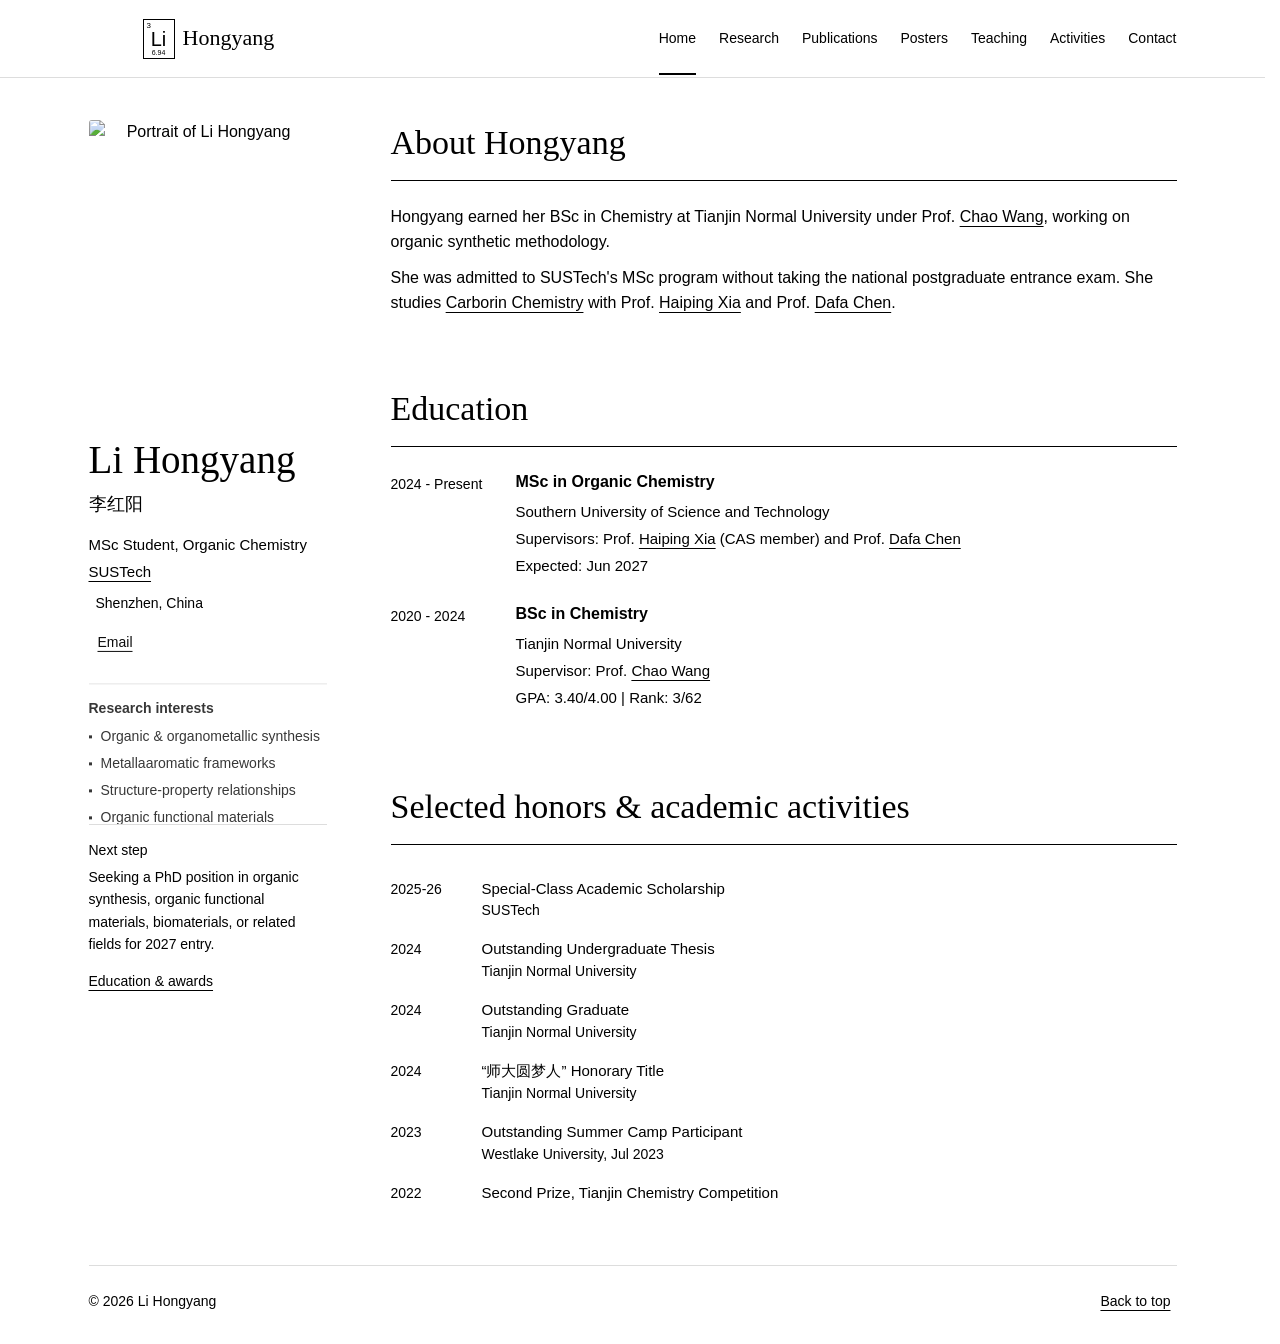
==== index.html @ 86baf2c3 "Publish Li Hongyang academic website" ====
<!doctype html>
<html lang="en">
<head>
  <meta charset="utf-8">
  <meta name="viewport" content="width=device-width, initial-scale=1">
  <title>Li Hongyang | Home</title>
  <meta name="description" content="Li Hongyang is an MSc student in organic chemistry at SUSTech. Research in organic and organometallic synthesis, metallaaromatic frameworks, and structure-property relationships.">
  <meta name="robots" content="index, follow">
  <meta name="theme-color" content="#ffffff">
  <meta property="og:title" content="Li Hongyang | Home">
  <meta property="og:description" content="Organic and organometallic synthesis. Exploring molecular structure, reactivity, and functional materials.">
  <meta property="og:type" content="website">
  <link rel="icon" type="image/png" href="assets/sun-favicon.png">
  <link rel="stylesheet" href="styles.css">
  <script src="assets/lucide.min.js" defer></script>
  <script src="script.js" defer></script>
<meta property="og:url" content="https://hyangli-chem.github.io/">
<link rel="canonical" href="https://hyangli-chem.github.io/">
</head>
<body id="top" class="page-index">
  <a class="skip-link" href="#main">Skip to content</a>
  <header class="site-header">
    <div class="header-inner">
      <a class="wordmark" href="index.html" aria-label="Li Hongyang, home"><svg xmlns="http://www.w3.org/2000/svg" viewbox="90 65 170 145" width="170" height="145" class="brand-symbol" aria-hidden="true" focusable="false">
  <defs>
    <filter id="sun-remove-paper" x="0" y="0" width="100%" height="100%" color-interpolation-filters="sRGB">
      <!-- Neutral paper becomes transparent; the original yellow pixels stay unchanged. -->
      <fecolormatrix type="matrix" values="1 0 0 0 0  0 1 0 0 0  0 0 1 0 0  1 0 -1 0 0"></fecolormatrix>
    </filter>
    <mask id="sun-draw-mask" maskunits="userSpaceOnUse" x="0" y="0" width="300" height="250">
      <g class="sun-ink" fill="none" stroke="white" stroke-width="16" stroke-linecap="round" stroke-linejoin="round">
        <path class="sun-core" pathlength="100" d="M150 132c8-6 22-13 27-2c5 14-9 29-22 37c-10-10-19-22-17-37c0-14 11-24 26-26c17-5 29 5 36 23c5 10 7 23 4 33"></path>
        <path class="sun-ray" pathlength="100" d="M117 76c0 14 14 27 10 43"></path>
        <path class="sun-ray" pathlength="100" d="M169 94c14-7 29-13 42-20"></path>
        <path class="sun-ray" pathlength="100" d="M223 127c12 3 21 13 27 22"></path>
        <path class="sun-ray" pathlength="100" d="M216 168c4 10 7 22 9 32"></path>
        <path class="sun-ray" pathlength="100" d="M146 196c11-2 24-7 33-11"></path>
        <path class="sun-ray" pathlength="100" d="M100 154c8 7 16 11 26 13"></path>
      </g>
    </mask>
  </defs>
  <image class="sun-bitmap" href="assets/sun-handdrawn-original.png" width="300" height="250" filter="url(#sun-remove-paper)"></image>
</svg><span class="name-lockup"><span class="element-tile" title="Lithium: atomic number 3; relative atomic mass 6.94"><span class="element-number" aria-hidden="true">3</span><span class="element-symbol">Li</span><span class="element-mass" aria-hidden="true">6.94</span></span> Hongyang</span></a>
      <button class="menu-toggle icon-button" type="button" aria-label="Open navigation" aria-controls="navigation" aria-expanded="false" title="Navigation">
        <i data-lucide="menu" aria-hidden="true"></i>
      </button>
      <nav id="navigation" class="navigation" aria-label="Main navigation">
        <a href="index.html" aria-current="page">Home</a>
        <a href="research.html">Research</a>
        <a href="publications.html">Publications</a>
        <a href="posters.html">Posters</a>
        <a href="teaching.html">Teaching</a>
        <a href="activities.html">Activities</a>
        <a href="contact.html">Contact</a>
      </nav>
    </div>
  </header>

  <div class="page-layout">
    <aside class="profile" aria-label="Profile">
      <button class="photo-trigger portrait-trigger" type="button" aria-label="View portrait of Li Hongyang" aria-haspopup="dialog" aria-controls="photo-viewer" title="View portrait">
        <img class="portrait" src="assets/li-hongyang.webp" alt="Portrait of Li Hongyang" width="720" height="960" fetchpriority="high">
      </button>
      <h1>Li Hongyang</h1>
      <p class="chinese-name" lang="zh-CN">李红阳</p>
      <p class="profile-role">MSc Student, Organic Chemistry</p>
      <p class="profile-school"><a href="https://www.sustech.edu.cn/" target="_blank" rel="noopener noreferrer"><abbr title="Southern University of Science and Technology">SUSTech</abbr></a></p>
      <p class="location"><i data-lucide="map-pin" aria-hidden="true"></i> Shenzhen, China</p>
      <a class="profile-email" href="mailto:hyangli02@163.com"><i data-lucide="mail" aria-hidden="true"></i> Email</a>
      <div class="research-interests profile-interests">
          <h3>Research interests</h3>
          <ul class="interest-list">
            <li>Organic &amp; organometallic synthesis</li>
            <li>Metallaaromatic frameworks</li>
            <li>Structure-property relationships</li>
            <li>Organic functional materials</li>
          </ul>
        </div>
      <div class="profile-note">
        <span class="small-label">Next step</span>
        <p>Seeking a PhD position in organic synthesis, organic functional materials, biomaterials, or related fields for 2027 entry.</p>
      </div>
      <a class="text-link profile-jump" href="#education">Education &amp; awards <i data-lucide="arrow-down" aria-hidden="true"></i></a>
    </aside>

    <main id="main" class="main-content">
      <section id="about" class="section about-section" aria-labelledby="about-title">
        <div class="section-heading"><h2 id="about-title">About Hongyang</h2></div>
        <p>Hongyang earned her BSc in Chemistry at Tianjin Normal University under Prof. <a href="https://www.x-mol.com/groups/chaowang" target="_blank" rel="noopener noreferrer">Chao Wang</a>, working on organic synthetic methodology.</p>
        <p>She was admitted to SUSTech's MSc program without taking the national postgraduate entrance exam. She studies <a href="https://www.carbolong.com/home" target="_blank" rel="noopener noreferrer">Carborin Chemistry</a> with Prof. <a href="https://www.sustech.edu.cn/zh/faculties/xiahaiping.html" target="_blank" rel="noopener noreferrer">Haiping Xia</a> and Prof. <a href="https://www.sustech.edu.cn/zh/faculties/chendafa.html" target="_blank" rel="noopener noreferrer">Dafa Chen</a>.</p>
        </section>

      <section id="education" class="section" aria-labelledby="education-title">
        <div class="section-heading"><h2 id="education-title">Education</h2></div>
        <div class="education-entry">
          <span class="education-date">2024 - Present</span>
          <div>
<h3>MSc in Organic Chemistry</h3>
<p>Southern University of Science and Technology</p>
<p class="muted">Supervisors: Prof. <a href="https://www.sustech.edu.cn/zh/faculties/xiahaiping.html" target="_blank" rel="noopener noreferrer">Haiping Xia</a> (<abbr title="Chinese Academy of Sciences">CAS</abbr> member) and Prof. <a href="https://www.sustech.edu.cn/zh/faculties/chendafa.html" target="_blank" rel="noopener noreferrer">Dafa Chen</a></p>
<p class="muted">Expected: Jun 2027</p>
</div>
        </div>
        <div class="education-entry">
          <span class="education-date">2020 - 2024</span>
          <div>
<h3>BSc in Chemistry</h3>
<p>Tianjin Normal University</p>
<p class="muted">Supervisor: Prof. <a href="https://www.x-mol.com/groups/chaowang" target="_blank" rel="noopener noreferrer">Chao Wang</a></p>
<p>GPA: 3.40/4.00 | Rank: 3/62</p>
</div>
        </div>
      </section>

      <section id="honors" class="section" aria-labelledby="honors-title">
        <div class="section-heading"><h2 id="honors-title">Selected honors &amp; academic activities</h2></div>
        <dl class="honors-list">
          <div>
<dt>2025-26</dt>
<dd>Special-Class Academic Scholarship <span>SUSTech</span>
</dd>
</div>
          <div>
<dt>2024</dt>
<dd>Outstanding Undergraduate Thesis <span>Tianjin Normal University</span>
</dd>
</div>
          <div>
<dt>2024</dt>
<dd>Outstanding Graduate <span>Tianjin Normal University</span>
</dd>
</div>
          <div>
<dt>2024</dt>
<dd>“师大圆梦人” Honorary Title <span>Tianjin Normal University</span>
</dd>
</div>
          <div>
<dt>2023</dt>
<dd>Outstanding Summer Camp Participant <span>Westlake University, Jul 2023</span>
</dd>
</div>
          <div>
<dt>2022</dt>
<dd>Second Prize, Tianjin Chemistry Competition</dd>
</div>
        </dl>
      </section>

      </main>
  </div>

  <footer class="site-footer"><p>© 2026 Li Hongyang</p>
<a class="text-link" href="#top">Back to top <i data-lucide="arrow-up" aria-hidden="true"></i></a></footer>
  <dialog id="photo-viewer" class="photo-viewer" aria-label="Photo viewer" aria-describedby="photo-caption">
    <div class="photo-toolbar">
      <button class="icon-button photo-close" type="button" aria-label="Close photo" title="Close photo" autofocus><i data-lucide="x" aria-hidden="true"></i></button>
    </div>
    <figure class="photo-full">
      <div class="photo-stage"></div>
      <figcaption id="photo-caption"></figcaption>
    </figure>
  </dialog>
  <p class="toast" role="status" aria-live="polite"></p>
</body>
</html>
---- styles.css ----
@font-face {
  font-family: "Patrick Hand";
  src: url("assets/PatrickHand-Regular.ttf") format("truetype");
  font-style: normal;
  font-weight: 400;
  font-display: swap;
}
:root {
  color-scheme: light;
  --ink: #000000;
  --muted: var(--ink);
  --blue: var(--ink);
  --green: var(--ink);
  --line: #dddddd;
  --paper: #ffffff;
  --soft: #f7f7f7;
  --body-font: Arial, Helvetica, "PingFang SC", "Microsoft YaHei", sans-serif;
  font-family: var(--body-font);
  font-size: 16px;
  color: var(--ink);
  background: var(--paper);
  letter-spacing: 0;
  font-synthesis: none;
}
* { box-sizing: border-box; }
html { scroll-behavior: smooth; scroll-padding-top: 98px; scrollbar-gutter: stable; }
body { margin: 0; line-height: 1.55; }
a { color: var(--blue); text-underline-offset: 4px; text-decoration-thickness: 1px; }
a:hover { color: var(--ink); text-decoration: underline; }
abbr[title] { text-decoration: none; }
button, input { font: inherit; }
button { cursor: pointer; }
button, a, summary { -webkit-tap-highlight-color: transparent; }
:focus-visible { outline: 2px solid var(--blue); outline-offset: 5px; }
img { display: block; max-width: 100%; }
svg { flex: 0 0 auto; width: 17px; height: 17px; stroke-width: 1.6; }
p { margin: 0 0 12px; }
h1, h2, h3, h4 { margin: 0; font-weight: 500; line-height: 1.35; letter-spacing: 0; text-wrap: pretty; }
h1, h2 { font-family: "Patrick Hand", "Comic Sans MS", cursive; font-weight: 400; }
h2, .main-content h1 { font-size: 34px; margin-bottom: 20px; }
h3, h4 { font-family: Arial, Helvetica, sans-serif; }
h3 { font-size: 19px; font-weight: 600; }
h4 { font-size: 15px; font-weight: 600; margin: 20px 0 6px; }
sup { font-size: .65em; }
.skip-link { position: fixed; z-index: 50; top: -60px; left: 18px; padding: 8px 15px; background: white; border: 1px solid var(--blue); }
.skip-link:focus { top: 12px; }
.site-header { position: sticky; top: 0; z-index: 20; background: rgba(255,255,255,.97); border-bottom: 1px solid var(--line); }
.header-inner { max-width: 1160px; min-height: 77px; margin: auto; padding: 0 36px; display: flex; align-items: center; justify-content: space-between; gap: 24px; }
.wordmark { display: inline-flex; align-items: center; gap: 10px; flex-shrink: 0; font-family: "Patrick Hand", "Comic Sans MS", cursive; font-size: 22px; font-weight: 400; color: var(--ink); text-decoration: none; white-space: nowrap; }
.brand-symbol { width: 44px; height: 38px; flex-shrink: 0; }
.name-lockup { display: inline-flex; align-items: center; gap: 8px; }
.element-tile { position: relative; display: inline-flex; align-items: center; justify-content: center; flex: 0 0 auto; width: 32px; height: 40px; border: 1px solid currentColor; color: var(--ink); font-family: Arial, Helvetica, sans-serif; font-weight: 400; font-size: 20px; line-height: 1; }
.element-number { position: absolute; top: 2px; left: 3px; font-size: 8px; line-height: 1; }
.element-mass { position: absolute; bottom: 2px; left: 0; width: 100%; text-align: center; font-size: 7px; line-height: 1; }
.navigation { display: flex; align-items: center; gap: 23px; }
.navigation a { color: var(--ink); text-decoration: none; font-family: Arial, Helvetica, sans-serif; font-size: 14px; font-weight: 400; padding: 26px 0 24px; border-bottom: 2px solid transparent; }
.navigation a:hover, .navigation a[aria-current] { color: var(--blue); border-bottom-color: var(--blue); }
.menu-toggle { display: none !important; }
.page-layout { max-width: 1160px; min-height: calc(100vh - 160px); padding: 42px 36px 0; margin: auto; display: grid; grid-template-columns: 238px minmax(0, 1fr); gap: 64px; align-items: start; }
.page-layout--content { display: block; max-width: 960px; }
.profile { position: sticky; top: 95px; }
.page-index .profile { position: static; }
.photo-trigger { display: block; padding: 0; border: 0; background: transparent; color: var(--ink); cursor: zoom-in; max-width: 100%; }
.portrait-trigger { width: 224px; height: 288px; border-radius: 3px; margin-bottom: 26px; }
.portrait { width: 100%; height: 100%; object-fit: cover; object-position: center 35%; border-radius: inherit; }
.profile h1 { font-size: 39px; white-space: nowrap; }
.chinese-name { font-family: var(--body-font); color: var(--ink); font-size: 18px; margin: 4px 0 14px; }
.profile-role { font-weight: 400; font-size: 15px; margin-bottom: 4px; }
.profile-school { font-size: 15px; color: var(--ink); margin-bottom: 10px; }
.location { display: flex; align-items: center; gap: 7px; font-size: 14px; color: var(--ink); margin-bottom: 8px; }
.location svg { width: 15px; height: 15px; }
.profile-email { font-size: 14px; display: inline-flex; align-items: center; gap: 9px; }
.profile-note { margin: 20px 0 14px; padding-top: 15px; border-top: 1px solid var(--line); }
.small-label { font-size: 14px; color: var(--ink); display: block; margin-bottom: 4px; }
.profile-note p { font-size: 14px; line-height: 1.6; margin-bottom: 0; color: var(--green); }
.profile-jump { font-size: 14px !important; }
.main-content { min-width: 0; }
.section { padding: 30px 0; }
.main-content > .section:first-child { border-top: 0; padding-top: 0; }
.main-content > .section:last-child { padding-bottom: 40px; }
.about-section { border: 0; padding-top: 0; padding-bottom: 28px; }
.eyebrow { color: var(--green); font-size: 13px; margin: 0 0 13px; }
.lead { font-size: 18px; line-height: 1.55; font-weight: 400; margin-bottom: 16px; }
.about-section > p:not(.lead):not(.eyebrow) { color: var(--ink); }
.research-interests { margin-top: 32px; padding-top: 24px; border-top: 1px solid var(--line); }
.research-interests h3 { font-size: 14px; }
.interest-list { padding: 0; margin: 9px 0 0; display: grid; grid-template-columns: 1fr 1fr; column-gap: 18px; row-gap: 5px; list-style: none; }
.interest-list li { font-size: 14px; color: var(--ink); padding-left: 12px; position: relative; }
.interest-list li::before { content: ""; position: absolute; left: 0; top: 9px; width: 3px; height: 3px; background: var(--ink); }
.profile-interests { margin-top: 20px; padding-top: 15px; }
.profile-interests .interest-list { grid-template-columns: minmax(0,1fr); }
.section-heading { display: flex; flex-wrap: wrap; justify-content: space-between; align-items: baseline; gap: 8px 24px; padding-bottom: 14px; margin-bottom: 24px; border-bottom: 1px solid var(--ink); }
.section-heading h1, .section-heading h2 { min-width: 0; margin: 0; }
.section-heading--dated { display: grid; grid-template-columns: 112px minmax(0, 1fr); }
.section-note { font-size: 13px; line-height: 1.4; color: var(--ink); font-variant-numeric: tabular-nums; white-space: nowrap; }
.research-entry + .research-entry { margin-top: 24px; border-top: 1px solid var(--line); padding-top: 24px; }
.entry-meta { font-size: 14px; display: flex; flex-wrap: wrap; gap: 8px 18px; justify-content: space-between; color: var(--ink); margin-bottom: 8px; }
.entry-meta > span { color: var(--green); }
.research-entry h3 { margin-bottom: 9px; }
.affiliation { font-size: 14px; color: var(--ink); margin-bottom: 12px; }
.research-entry > p:not(.affiliation):not(.status-note):not(.original-title):not(.award-note) { font-size: 16px; color: var(--ink); }
.experience-entry { display: grid; grid-template-columns: 56px minmax(0,1fr); gap: 18px; align-items: start; }
.institution-logo { display: block; width: 56px; height: 56px; overflow: hidden; }
.institution-logo img { width: 100%; height: 100%; object-fit: contain; }
/* The official Westlake header lockup has its emblem in the leftmost square. */
.institution-logo--wordmark img { object-fit: cover; object-position: left center; }
.experience-body { min-width: 0; font-size: 16px; }
.experience-body h3 { font-size: 19px; font-weight: 700; margin-bottom: 5px; }
.experience-body h4 { font-size: 16px; font-weight: 700; }
.experience-body > p { font-size: 16px; color: var(--ink); }
.experience-body .institution-name { margin-bottom: 2px; }
.experience-body .experience-supervisor { margin-bottom: 2px; }
.experience-body .experience-date { margin-bottom: 12px; }
.experience-date > span { padding: 0 5px; }
.experience-body .experience-focus { font-size: 16px; font-weight: 400; margin-bottom: 12px; }
.experience-body .status-note { font-size: 13px; color: var(--green); }
.experience-body .award-note { font-size: 16px; margin-bottom: 12px; }
.experience-body .text-link, .experience-body .research-details summary,
.experience-body .affiliation, .experience-body .original-title { font-size: 16px; }
.research-visual { display: grid; grid-template-columns: 219px minmax(0,1fr); gap: 24px; align-items: start; margin: 16px 0; }
.research-figure { width: 219px; max-width: 100%; margin: 0; }
.research-figure .photo-trigger { width: 100%; }
.research-figure img { width: 100%; height: auto; background: #ffffff; }
.entry-skills { margin: 12px 0; }
.entry-skills h4 { margin: 0 0 5px; font-size: 16px; font-weight: 700; }
.entry-skills ul { display: flex; flex-wrap: wrap; gap: 4px 18px; list-style: none; margin: 0; padding: 0; }
.entry-skills li { position: relative; padding-left: 12px; font-size: 16px; font-weight: 400; color: var(--ink); }
.entry-skills li::before { content: "\2022"; position: absolute; left: 0; }
.status-note { color: var(--green); font-size: 13px; font-style: italic; margin-bottom: 14px; }
.research-details { margin-top: 13px; }
.research-details summary { font-size: 15px; color: var(--ink); list-style: none; display: flex; align-items: center; justify-content: space-between; gap: 18px; cursor: pointer; padding: 8px 0; }
.research-details summary::-webkit-details-marker { display: none; }
.research-details summary:hover { text-decoration: underline; }
.research-details summary svg { width: 16px; height: 16px; transition: transform .15s ease; }
.research-details[open] summary svg { transform: rotate(180deg); }
.research-visual .framework-details { min-width: 0; margin-top: 0; }
.framework-details summary { justify-content: flex-start; gap: 8px; }
.details-body { padding: 8px 0 3px; font-size: 16px; color: var(--ink); }
.details-body p { margin-bottom: 13px; }
.details-body ul { padding-left: 19px; margin: 9px 0 19px; }
.details-body li + li { margin-top: 7px; }
.details-body h4:first-child { margin-top: 5px; }
.abstract-references { margin: 8px 0 0; padding-left: 22px; }
.text-link { display: inline-flex; align-items: center; gap: 6px; font-size: 14px; }
.original-title { font-family: var(--body-font); font-size: 15px; color: var(--ink); line-height: 1.6; margin-bottom: 12px; }
.award-note { font-size: 14px; display: flex; align-items: flex-start; gap: 7px; color: var(--ink); }
.award-note svg { margin-top: 2px; }
.publication-entry { display: grid; grid-template-columns: 45px minmax(0,1fr); gap: 20px; }
.publication-year { color: var(--ink); font-size: 14px; padding-top: 3px; }
.publication-entry h3 { font-size: 18px; line-height: 1.55; margin-bottom: 13px; }
.publication-entry h3 a { color: var(--ink); text-decoration: none; }
.publication-entry h3 a:hover { color: var(--blue); text-decoration: underline; }
.authors, .journal { font-size: 15px; color: var(--ink); margin-bottom: 7px; }
.authors strong { color: var(--ink); font-weight: 600; }
.article-actions { display: flex; flex-wrap: wrap; align-items: center; gap: 10px 22px; margin-top: 20px; }
.icon-button { display: inline-flex; align-items: center; justify-content: center; color: var(--muted); background: transparent; border: 1px solid var(--line); width: 34px; height: 34px; border-radius: 4px; padding: 0; flex-shrink: 0; }
.icon-button:hover { color: var(--blue); background: var(--soft); }
.conference-name { color: var(--ink); font-size: 15px; margin-bottom: 10px; }
.poster-entry h3 { margin-bottom: 9px; }
.poster-meta { font-size: 14px; color: var(--ink); margin: 12px 0; }
.poster-meta span { margin: 0 6px; color: var(--ink); }
.poster-entry > p:not([class]) { font-size: 16px; color: var(--ink); }
.teaching-entry h3 { margin-bottom: 9px; }
.teaching-entry > p:not([class]) { font-size: 16px; color: var(--ink); }
.teaching-entry + .teaching-entry { border-top: 1px solid var(--line); margin-top: 26px; padding-top: 25px; }
.teaching-evaluation { font-size: 14px; color: var(--ink); margin-bottom: 0; }
.teaching-note { color: var(--ink); font-size: 14px; margin-top: 18px; margin-bottom: 0; }
.activity-entry h3 { font-size: 18px; margin-bottom: 9px; }
.activity-entry .entry-meta, .teaching-entry .entry-meta { justify-content: flex-start; }
.activity-entry > p:not([class]) { font-size: 16px; color: var(--ink); margin-bottom: 12px; }
.activity-entry + .activity-entry { border-top: 1px solid var(--line); margin-top: 27px; padding-top: 26px; }
.activity-entry .affiliation { margin-bottom: 12px; }
/* Keep thumbnails sharp on high-density displays without enlarging small sources. */
.activity-photo { margin: 20px 0 0; width: 100%; max-width: min(540px, calc(var(--photo-width) / 2)); }
.activity-photo--wide { max-width: min(600px, calc(var(--photo-width) / 2)); }
.activity-photo--portrait { max-width: min(240px, calc(var(--photo-width) / 2)); }
.activity-photo .photo-trigger { width: 100%; }
.activity-photo img { width: 100%; height: auto; border-radius: 2px; }
.activity-photo figcaption { margin-top: 7px; font-size: 14px; line-height: 1.5; color: var(--ink); }
.activity-gallery { display: grid; grid-template-columns: minmax(0,344px) minmax(0,240px); align-items: start; gap: 16px; max-width: 600px; margin-top: 20px; }
.activity-gallery .activity-photo { margin: 0; }
.photo-viewer { color: var(--ink); background: var(--paper); border: 0; border-radius: 4px; padding: 16px; max-width: calc(100vw - 32px); max-height: calc(100dvh - 32px); margin: auto; overflow: auto; }
.photo-viewer::backdrop { background: rgb(0 0 0 / 72%); }
.photo-toolbar { display: flex; justify-content: flex-end; margin-bottom: 8px; }
.photo-close { width: 40px; height: 40px; }
.photo-full { margin: 0; }
.photo-stage { display: flex; justify-content: center; }
.photo-stage img { width: auto; height: auto; max-width: 100%; max-height: calc(100dvh - 200px); object-fit: contain; }
.photo-full figcaption { margin: 10px 0 0; max-width: 65ch; font-size: 14px; line-height: 1.4; overflow-wrap: anywhere; }
body.photo-open { overflow: hidden; }
.updates-list { padding: 0; margin: 0; list-style: none; }
.updates-list li { display: grid; grid-template-columns: 92px minmax(0,1fr); gap: 18px; padding: 14px 0; border-bottom: 1px solid #edf0ed; }
.updates-list li:first-child { padding-top: 0; }
.updates-list time { font-size: 12px; color: var(--muted); padding-top: 3px; }
.updates-list p { font-size: 14px; margin: 0; }
.updates-list a { text-decoration: none; }
.overview-entry + .overview-entry { margin-top: 27px; }
.overview-entry h3 { font-size: 17px; margin-bottom: 6px; }
.overview-entry p { font-size: 14px; color: var(--muted); margin-bottom: 8px; }
.page-contact .main-content { min-height: 610px; }
.education-entry { display: grid; grid-template-columns: 105px minmax(0,1fr); gap: 20px; margin-bottom: 22px; }
.education-date { color: var(--ink); font-size: 14px; padding-top: 3px; }
.education-entry h3 { font-size: 16px; margin-bottom: 7px; }
.education-entry p { font-size: 15px; margin-bottom: 4px; }
.muted { color: var(--muted); }
.honors-list { margin: 0; }
.honors-list > div { display: grid; grid-template-columns: 73px minmax(0,1fr); gap: 18px; padding: 8px 0; font-size: 15px; }
.honors-list dt { font-size: 14px; color: var(--ink); padding-top: 2px; }
.honors-list dd { margin: 0; }
.honors-list dd span { display: block; color: var(--ink); font-size: 14px; }
.contact-section { padding-bottom: 65px; }
.contact-section > p { font-size: 16px; color: var(--ink); }
.contact-email { display: inline-flex; align-items: center; gap: 10px; font-size: 20px; margin: 2px 0 14px; }
.contact-section > p.muted { font-size: 13px; color: var(--muted); }
.site-footer { max-width: 1088px; border-top: 1px solid var(--line); margin: 0 auto; padding: 25px 0 31px; display: flex; align-items: center; justify-content: space-between; gap: 18px; color: var(--muted); }
.site-footer p { margin: 0; font-size: 14px; }
.toast { position: fixed; bottom: 24px; left: 50%; transform: translateX(-50%); max-width: calc(100% - 40px); padding: 10px 18px; margin: 0; border: 1px solid var(--line); border-radius: 4px; background: white; color: var(--ink); font-size: 14px; z-index: 40; opacity: 0; pointer-events: none; transition: opacity .2s; }
.toast.is-visible { opacity: 1; }
/* Motion is enabled only after JavaScript checks the visitor's preference. */
.scroll-effects .site-header {
  transition: background-color .3s ease, box-shadow .3s ease;
  -webkit-backdrop-filter: blur(16px);
  backdrop-filter: blur(16px);
}
.scroll-effects .site-header.is-scrolled {
  background: rgba(255,255,255,.88);
  box-shadow: 0 4px 18px rgb(0 0 0 / 4%);
}
.scroll-effects .site-header::after {
  content: "";
  position: absolute;
  bottom: -1px;
  left: 0;
  width: 100%;
  height: 1px;
  background: var(--ink);
  transform: scaleX(var(--scroll-progress, 0));
  transform-origin: left;
  pointer-events: none;
}
.scroll-effects .wordmark {
  transform-origin: left center;
  transition: transform .35s ease;
}
.scroll-effects .is-scrolled .wordmark { transform: scale(.96); }
.scroll-effects .sun-ink path {
  stroke-dasharray: 100;
  stroke-dashoffset: var(--sun-offset, 0);
  opacity: var(--sun-stroke-opacity, 1);
}
.scroll-effects .brand-symbol:not(.is-complete) .sun-bitmap { mask: url(#sun-draw-mask); }
.scroll-effects .scroll-reveal {
  transition: opacity .75s ease, transform .95s cubic-bezier(.16, 1, .3, 1);
}
.scroll-effects .scroll-pending { opacity: 0; transform: translateY(56px); transition: none; }
.scroll-effects .scroll-pending:focus-within { opacity: 1; transform: none; }
.scroll-effects .scroll-immediate { transition: none; }
.scroll-effects .scroll-photo .photo-trigger {
  transform: translateY(var(--photo-shift, 0px)) scale(var(--photo-scale, 1));
  transform-origin: center top;
}
.scroll-effects .home-scroll-block {
  opacity: var(--home-opacity, 1);
  transform: translateY(var(--home-shift, 0px));
}
.scroll-effects .portrait-trigger.home-scroll-block {
  transform: translateY(var(--home-shift, 0px)) scale(var(--home-scale, 1));
  transform-origin: center top;
}
@media (min-width: 900px) and (max-height: 880px) { .profile { position: static; } }
@media (max-width: 1050px) {
  .page-layout { gap: 40px; grid-template-columns: 216px minmax(0,1fr); padding-top: 36px; }
  .portrait-trigger { width: 208px; height: 270px; }
  .profile h1 { font-size: 35px; }
  .navigation { gap: 17px; }
  .site-footer { margin-left: 36px; margin-right: 36px; }
  .interest-list { grid-template-columns: 1fr; }
}
@media (max-width: 960px) {
  .header-inner { min-height: 65px; padding: 0 24px; }
  .wordmark { font-size: 21px; }
  .menu-toggle { display: inline-flex !important; }
  .navigation { display: none; position: absolute; top: 65px; left: 0; right: 0; padding: 7px 24px 14px; background: white; border-bottom: 1px solid var(--line); gap: 0; }
  .navigation.is-open { display: flex; flex-direction: column; align-items: stretch; }
  .navigation a { padding: 11px 0; border: 0; }
  .navigation a[aria-current] { text-decoration: underline; }
}
@media (max-width: 760px) {
  html { scroll-padding-top: 82px; }
  .page-layout { display: block; padding: 32px 24px 0; max-width: 670px; }
  .profile { position: static; display: grid; grid-template-columns: minmax(0,1fr) 128px; column-gap: 20px; padding-bottom: 32px; align-items: start; }
  .portrait-trigger { grid-column: 2; grid-row: 1 / 7; width: 128px; height: 169px; margin: 0; }
  .profile h1 { grid-column: 1; grid-row: 1; font-size: 34px; white-space: normal; }
  .chinese-name { grid-column: 1; grid-row: 2; font-size: 16px; margin: 3px 0 13px; }
  .profile-role { grid-column: 1; grid-row: 3; font-size: 14px; margin-bottom: 5px; }
  .profile-school { grid-column: 1; grid-row: 4; font-size: 14px; margin-bottom: 10px; }
  .location { grid-column: 1; grid-row: 5; font-size: 14px; margin-bottom: 6px; }
  .profile-email { grid-column: 1; grid-row: 6; font-size: 14px; }
  .profile-interests { grid-column: 1 / -1; margin-top: 24px; padding-top: 18px; }
  .profile-note { grid-column: 1 / -1; margin: 24px 0 0; padding: 15px 0 0; display: flex; flex-wrap: wrap; align-items: baseline; gap: 8px 16px; }
  .profile-note .small-label { margin: 0; }
  .profile-note p { font-size: 14px; }
  .profile-note br { display: none; }
  .profile-jump { grid-column: 1 / -1; margin-top: 12px; }
  .section { padding: 26px 0; }
  .about-section { padding-top: 25px; border-top: 1px solid var(--line); }
  .page-index .main-content > .section:first-child { padding-top: 25px; border-top: 1px solid var(--line); }
  .main-content > .section:last-child { padding-bottom: 38px; }
  .page-contact .main-content { min-height: auto; }
  h2, .main-content h1 { font-size: 31px; margin-bottom: 22px; }
  .lead { font-size: 18px; }
  p { font-size: 16px; }
  .research-interests { margin-top: 23px; }
  .interest-list { grid-template-columns: 1fr 1fr; column-gap: 14px; }
  .interest-list li { font-size: 14px; }
  .section-heading { gap: 6px 18px; padding-bottom: 12px; margin-bottom: 20px; }
  .section-heading h1, .section-heading h2 { margin: 0; }
  .section-heading--dated { grid-template-columns: minmax(0, 1fr); }
  .entry-meta { font-size: 14px; gap: 6px 12px; }
  h3, .research-entry h3 { font-size: 18px; }
  .research-entry + .research-entry { margin-top: 27px; padding-top: 25px; }
  .experience-entry { grid-template-columns: 46px minmax(0,1fr); gap: 13px; }
  .institution-logo { width: 46px; height: 46px; }
  .experience-body h3 { font-size: 18px; }
  .experience-body > p { font-size: 16px; }
  .research-visual { grid-template-columns: minmax(0,1fr); gap: 12px; }
  .publication-entry { grid-template-columns: 1fr; gap: 8px; }
  .publication-entry h3 { font-size: 17px; }
  .article-actions { gap: 12px 18px; }
  .education-entry { grid-template-columns: 1fr; gap: 6px; margin-bottom: 25px; }
  .updates-list li { grid-template-columns: 1fr; gap: 3px; }
  .contact-email { font-size: 19px; }
  .site-footer { padding: 21px 0; margin: 0 24px; }
}
@media (max-width: 370px) {
  .header-inner { padding: 0 18px; }
  .page-layout { padding-left: 18px; padding-right: 18px; }
  .profile { grid-template-columns: minmax(0,1fr) 108px; column-gap: 14px; }
  .portrait-trigger { width: 108px; height: 148px; }
  .profile h1 { font-size: 30px; }
  .interest-list { grid-template-columns: 1fr; }
}
@media (max-width: 500px) {
  .activity-gallery { grid-template-columns: minmax(0,1fr); gap: 20px; }
}
@media (prefers-reduced-motion: reduce) {
  html { scroll-behavior: auto; }
  *, *::before, *::after { transition: none !important; }
  .scroll-effects .scroll-reveal, .scroll-effects .scroll-photo .photo-trigger,
  .scroll-effects .wordmark, .scroll-effects .home-scroll-block,
  .scroll-effects .portrait-trigger.home-scroll-block { opacity: 1; transform: none; }
  .scroll-effects .brand-symbol .sun-bitmap { mask: none; }
}
@media print {
  .scroll-effects .home-scroll-block, .scroll-effects .portrait-trigger.home-scroll-block { opacity: 1; transform: none; }
  .scroll-effects .scroll-reveal, .scroll-effects .scroll-photo .photo-trigger { opacity: 1; transform: none; transition: none; }
  .site-header, .site-footer, .profile-jump, .icon-button, .toast, .profile-note, .photo-viewer { display: none; }
  .page-layout { display: block; max-width: none; padding: 0; }
  .profile { position: static; padding-bottom: 15px; }
  .portrait-trigger { width: 115px; height: 150px; float: right; }
  .profile-note { border: none; padding-top: 0; }
  .section { padding: 22px 0; }
  .research-entry, .publication-entry, .education-entry, .activity-entry, .training-entry { break-inside: avoid; }
  a { color: inherit; }
}
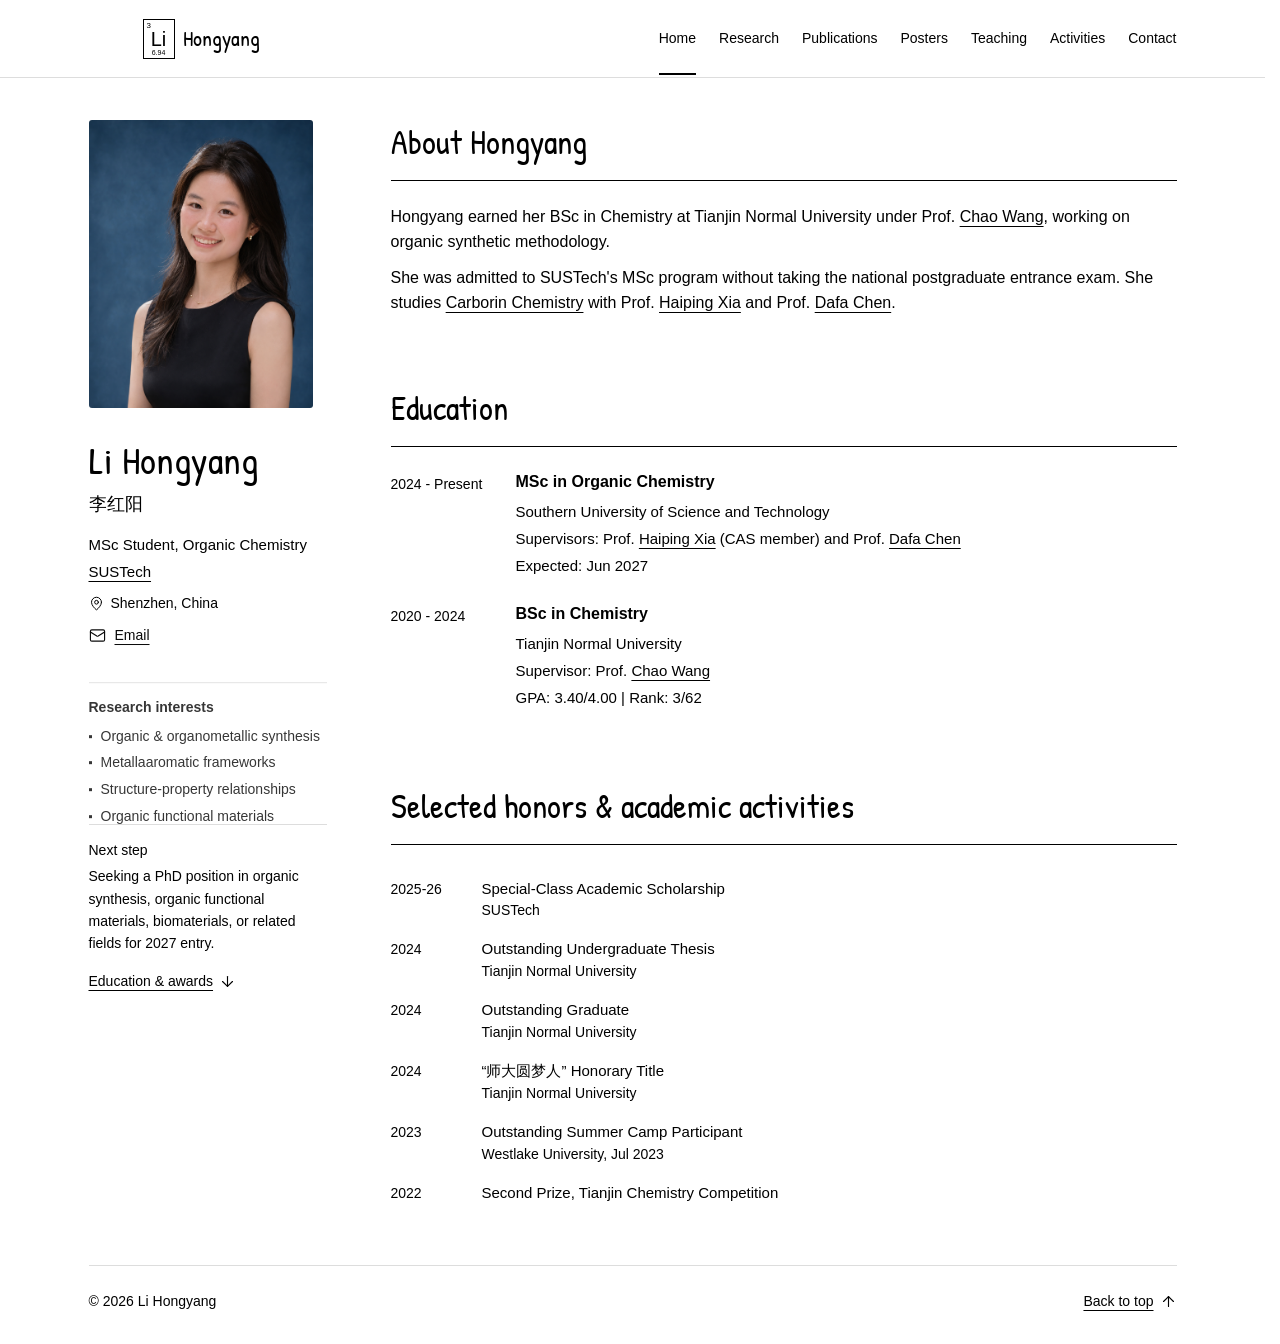
==== commit d280f7e8: "Use favorite portrait on homepage" ====
--- a/index.html
+++ b/index.html
@@ -59,7 +59,7 @@
   <div class="page-layout">
     <aside class="profile" aria-label="Profile">
       <button class="photo-trigger portrait-trigger" type="button" aria-label="View portrait of Li Hongyang" aria-haspopup="dialog" aria-controls="photo-viewer" title="View portrait">
-        <img class="portrait" src="assets/li-hongyang.webp" alt="Portrait of Li Hongyang" width="720" height="960" fetchpriority="high">
+        <img class="portrait" src="assets/li-hongyang-favorite.jpeg" alt="Portrait of Li Hongyang" width="1086" height="1448" fetchpriority="high">
       </button>
       <h1>Li Hongyang</h1>
       <p class="chinese-name" lang="zh-CN">李红阳</p>
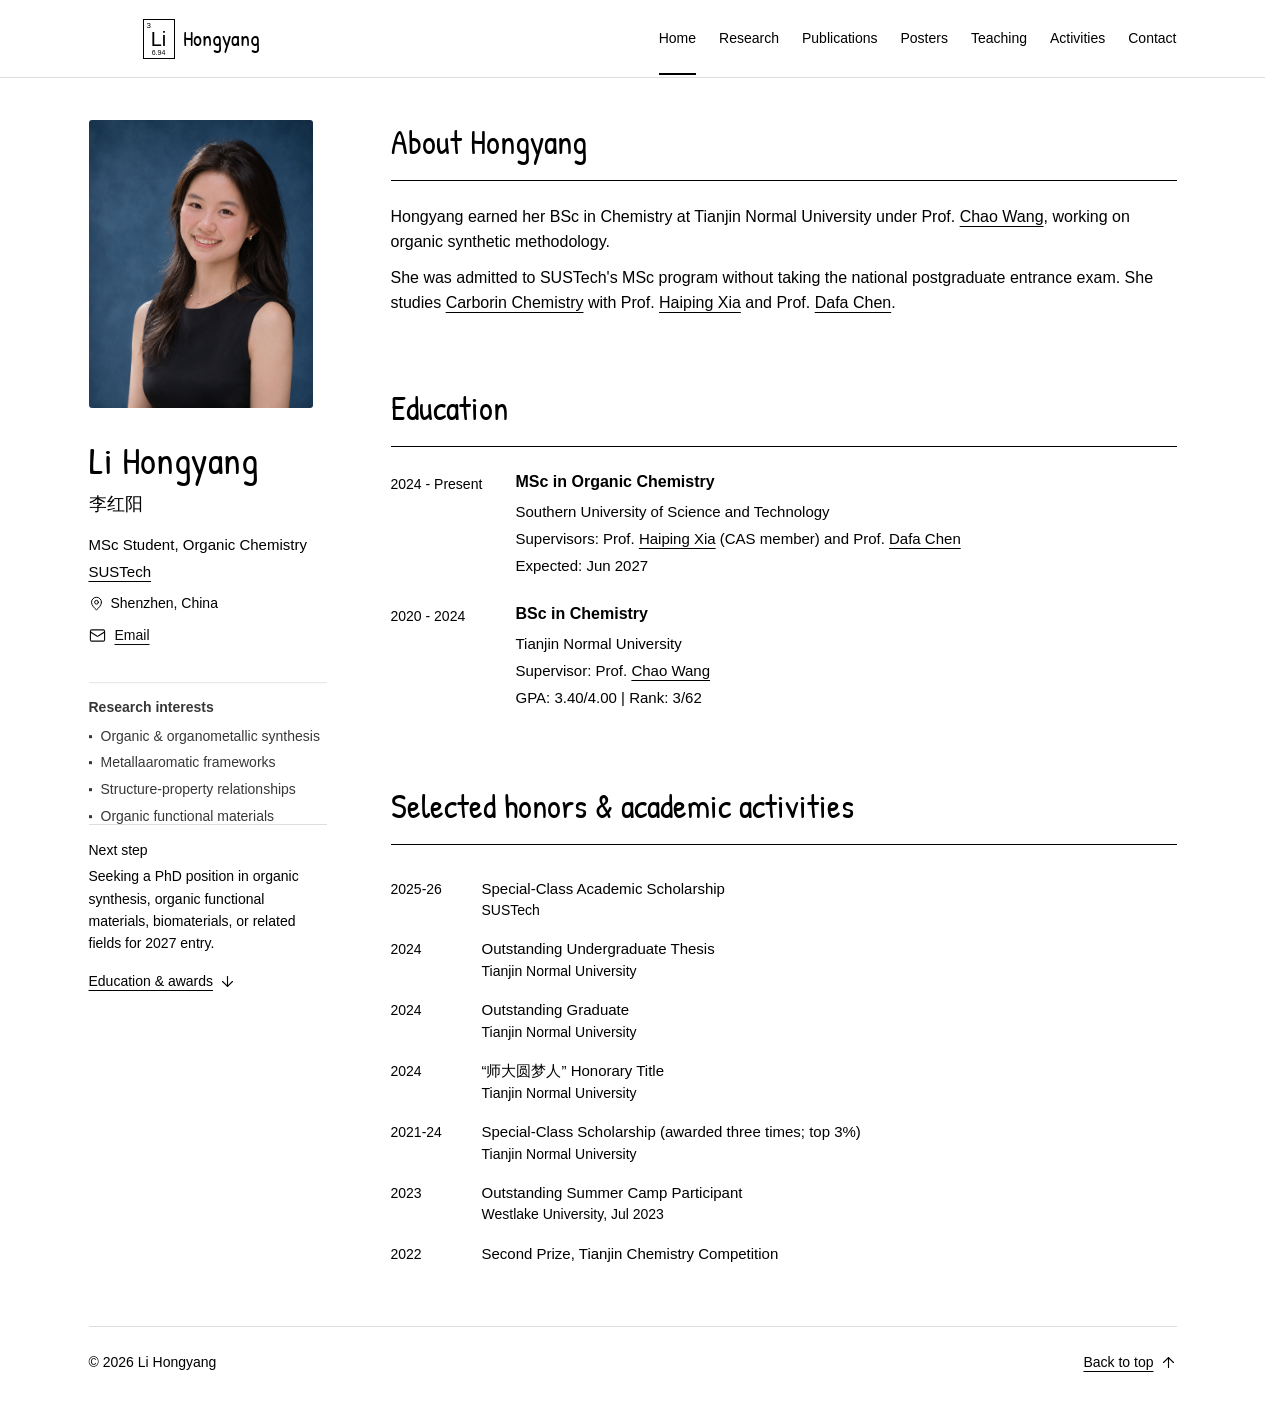
==== commit 7db81357: "Add three-time Tianjin Normal University scholarship honor" ====
--- a/index.html
+++ b/index.html
@@ -136,6 +136,11 @@
 </dd>
 </div>
           <div>
+<dt>2021-24</dt>
+<dd>Special-Class Scholarship (awarded three times; top 3%) <span>Tianjin Normal University</span>
+</dd>
+</div>
+          <div>
 <dt>2023</dt>
 <dd>Outstanding Summer Camp Participant <span>Westlake University, Jul 2023</span>
 </dd>
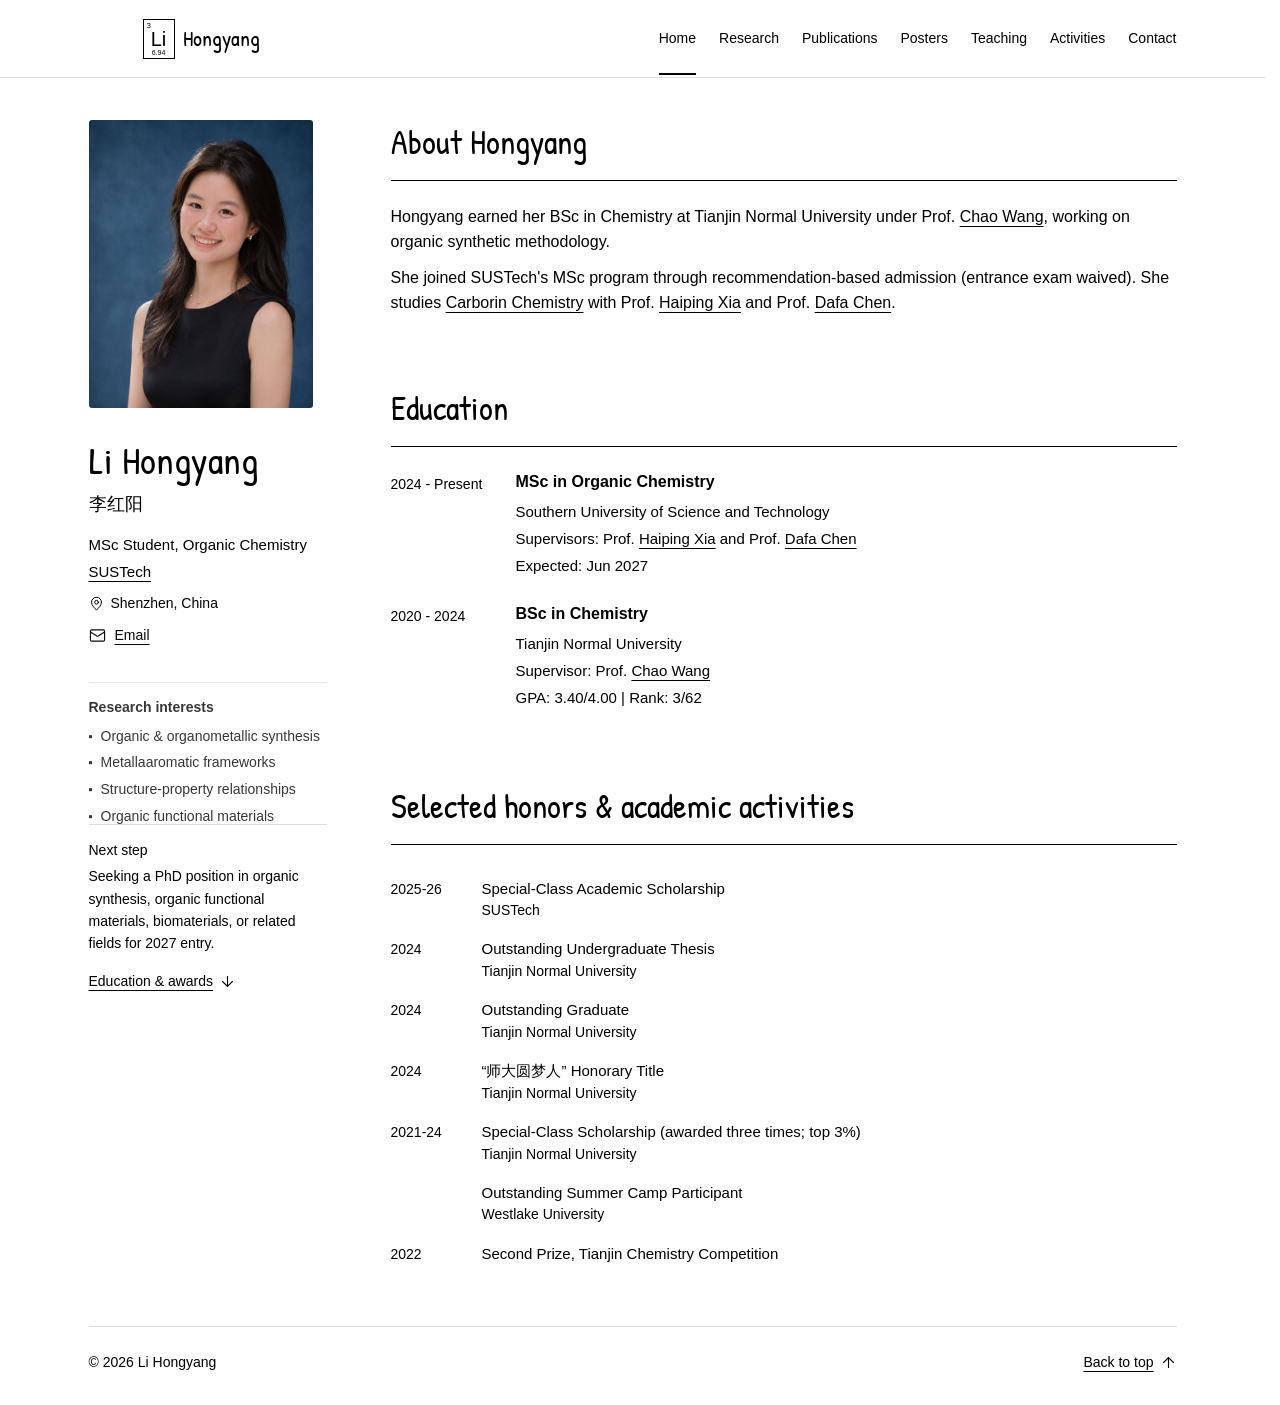
==== commit fe0f8b80: "Simplify academic profile content" ====
--- a/index.html
+++ b/index.html
@@ -87,7 +87,7 @@
       <section id="about" class="section about-section" aria-labelledby="about-title">
         <div class="section-heading"><h2 id="about-title">About Hongyang</h2></div>
         <p>Hongyang earned her BSc in Chemistry at Tianjin Normal University under Prof. <a href="https://www.x-mol.com/groups/chaowang" target="_blank" rel="noopener noreferrer">Chao Wang</a>, working on organic synthetic methodology.</p>
-        <p>She was admitted to SUSTech's MSc program without taking the national postgraduate entrance exam. She studies <a href="https://www.carbolong.com/home" target="_blank" rel="noopener noreferrer">Carborin Chemistry</a> with Prof. <a href="https://www.sustech.edu.cn/zh/faculties/xiahaiping.html" target="_blank" rel="noopener noreferrer">Haiping Xia</a> and Prof. <a href="https://www.sustech.edu.cn/zh/faculties/chendafa.html" target="_blank" rel="noopener noreferrer">Dafa Chen</a>.</p>
+        <p>She joined SUSTech's MSc program through recommendation-based admission (entrance exam waived). She studies <a href="https://www.carbolong.com/home" target="_blank" rel="noopener noreferrer">Carborin Chemistry</a> with Prof. <a href="https://www.sustech.edu.cn/zh/faculties/xiahaiping.html" target="_blank" rel="noopener noreferrer">Haiping Xia</a> and Prof. <a href="https://www.sustech.edu.cn/zh/faculties/chendafa.html" target="_blank" rel="noopener noreferrer">Dafa Chen</a>.</p>
         </section>
 
       <section id="education" class="section" aria-labelledby="education-title">
@@ -97,7 +97,7 @@
           <div>
 <h3>MSc in Organic Chemistry</h3>
 <p>Southern University of Science and Technology</p>
-<p class="muted">Supervisors: Prof. <a href="https://www.sustech.edu.cn/zh/faculties/xiahaiping.html" target="_blank" rel="noopener noreferrer">Haiping Xia</a> (<abbr title="Chinese Academy of Sciences">CAS</abbr> member) and Prof. <a href="https://www.sustech.edu.cn/zh/faculties/chendafa.html" target="_blank" rel="noopener noreferrer">Dafa Chen</a></p>
+<p class="muted">Supervisors: Prof. <a href="https://www.sustech.edu.cn/zh/faculties/xiahaiping.html" target="_blank" rel="noopener noreferrer">Haiping Xia</a> and Prof. <a href="https://www.sustech.edu.cn/zh/faculties/chendafa.html" target="_blank" rel="noopener noreferrer">Dafa Chen</a></p>
 <p class="muted">Expected: Jun 2027</p>
 </div>
         </div>
@@ -141,8 +141,8 @@
 </dd>
 </div>
           <div>
-<dt>2023</dt>
-<dd>Outstanding Summer Camp Participant <span>Westlake University, Jul 2023</span>
+<dt></dt>
+<dd>Outstanding Summer Camp Participant <span>Westlake University</span>
 </dd>
 </div>
           <div>
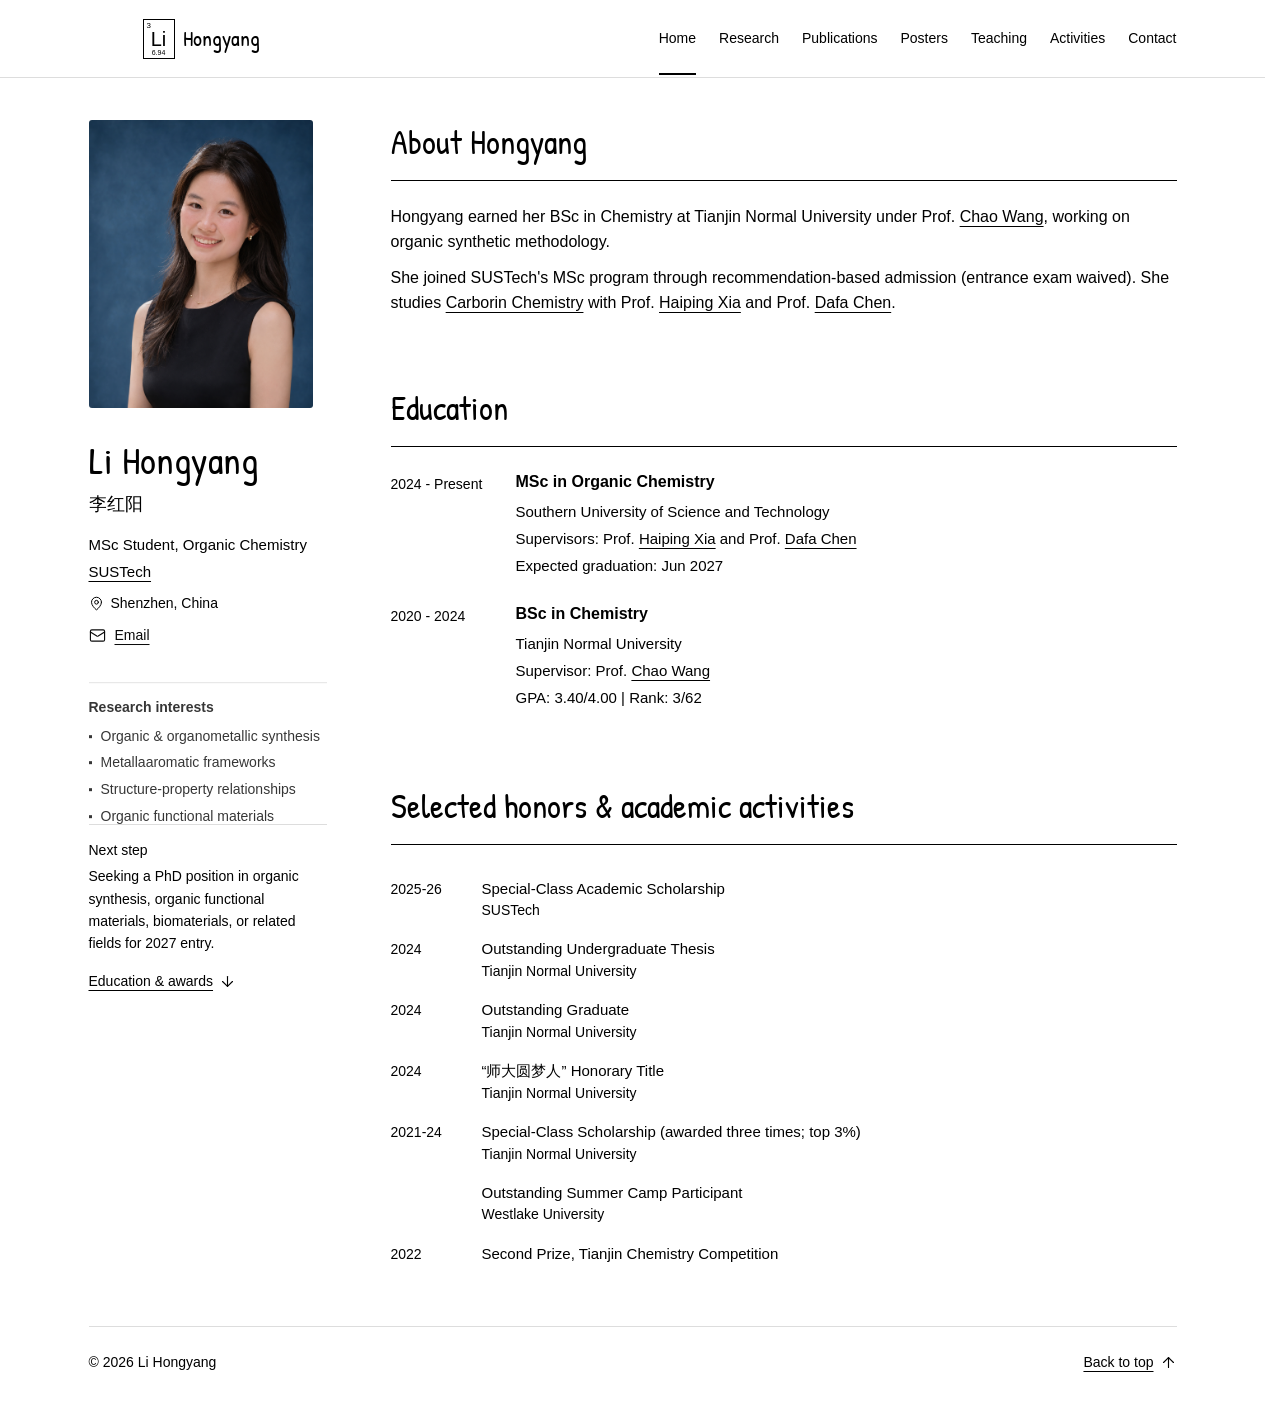
==== commit bfee65d9: "Clarify expected graduation date" ====
--- a/index.html
+++ b/index.html
@@ -98,7 +98,7 @@
 <h3>MSc in Organic Chemistry</h3>
 <p>Southern University of Science and Technology</p>
 <p class="muted">Supervisors: Prof. <a href="https://www.sustech.edu.cn/zh/faculties/xiahaiping.html" target="_blank" rel="noopener noreferrer">Haiping Xia</a> and Prof. <a href="https://www.sustech.edu.cn/zh/faculties/chendafa.html" target="_blank" rel="noopener noreferrer">Dafa Chen</a></p>
-<p class="muted">Expected: Jun 2027</p>
+<p class="muted">Expected graduation: Jun 2027</p>
 </div>
         </div>
         <div class="education-entry">
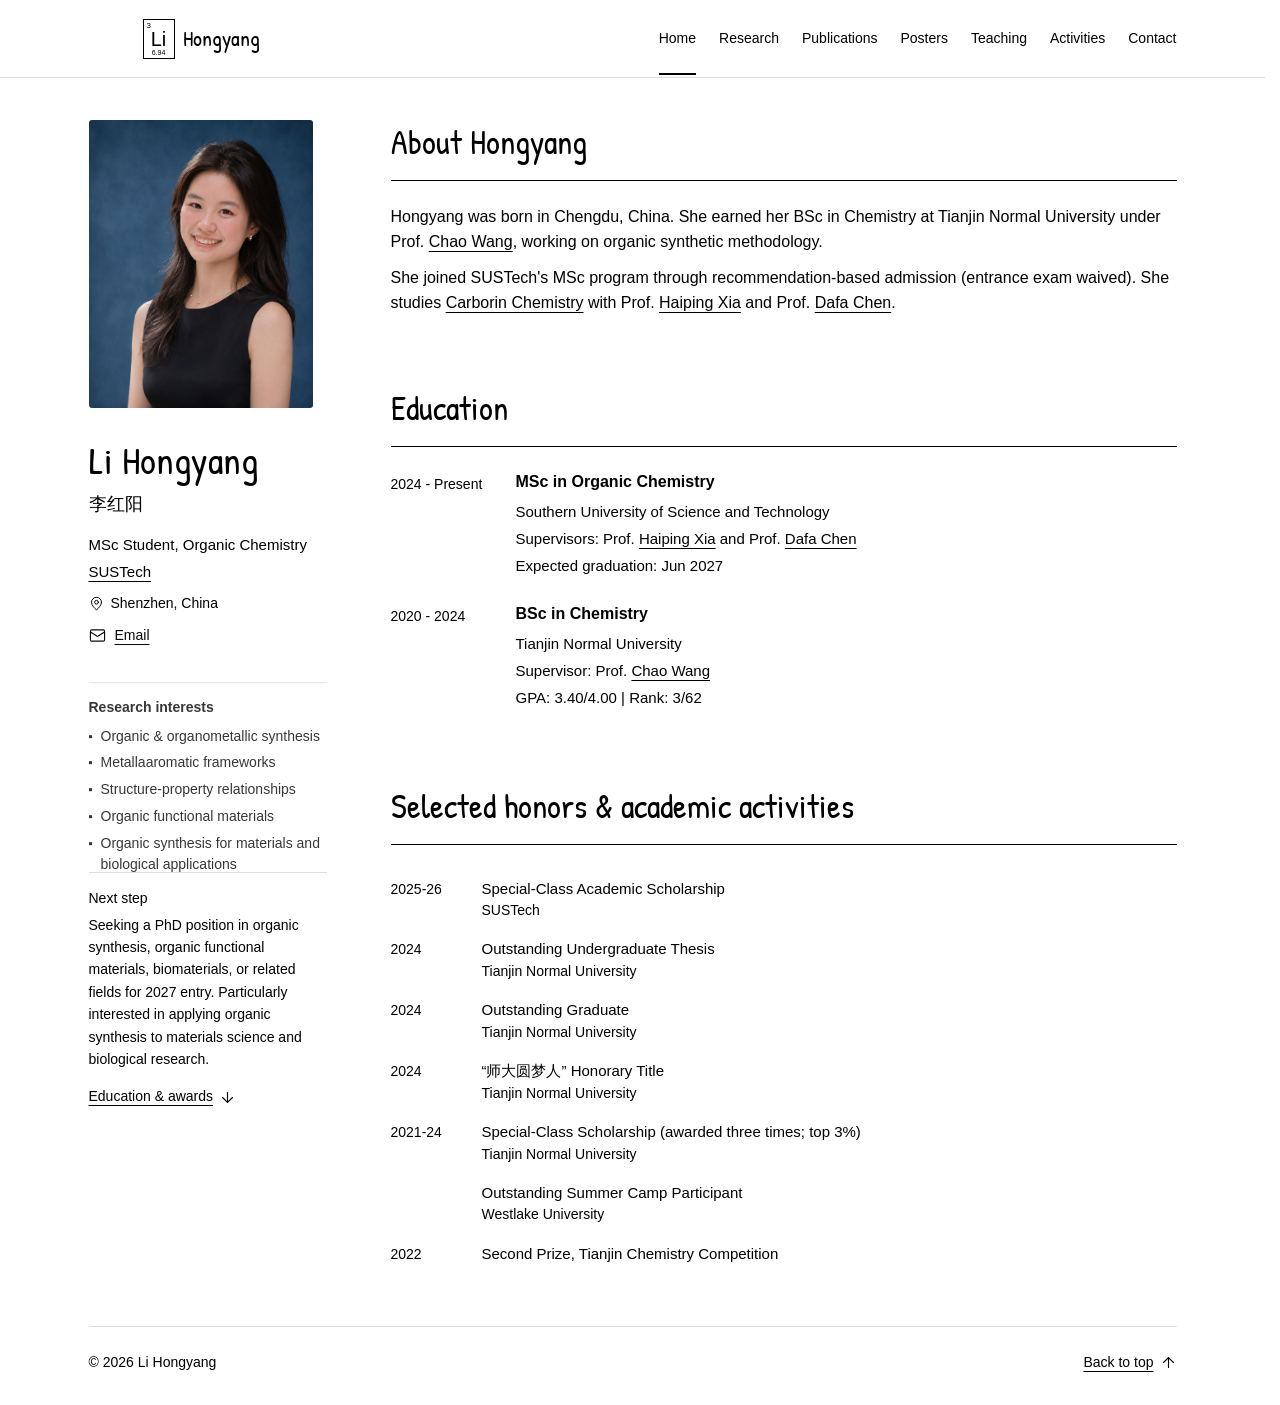
==== commit c7afcde6: "Update biography, research interests and circular sun favicon" ====
--- a/index.html
+++ b/index.html
@@ -10,7 +10,7 @@
   <meta property="og:title" content="Li Hongyang | Home">
   <meta property="og:description" content="Organic and organometallic synthesis. Exploring molecular structure, reactivity, and functional materials.">
   <meta property="og:type" content="website">
-  <link rel="icon" type="image/png" href="assets/sun-favicon.png">
+  <link rel="icon" type="image/png" href="assets/sun-favicon-round.png">
   <link rel="stylesheet" href="styles.css">
   <script src="assets/lucide.min.js" defer></script>
   <script src="script.js" defer></script>
@@ -74,11 +74,12 @@
             <li>Metallaaromatic frameworks</li>
             <li>Structure-property relationships</li>
             <li>Organic functional materials</li>
+            <li>Organic synthesis for materials and biological applications</li>
           </ul>
         </div>
       <div class="profile-note">
         <span class="small-label">Next step</span>
-        <p>Seeking a PhD position in organic synthesis, organic functional materials, biomaterials, or related fields for 2027 entry.</p>
+        <p>Seeking a PhD position in organic synthesis, organic functional materials, biomaterials, or related fields for 2027 entry. Particularly interested in applying organic synthesis to materials science and biological research.</p>
       </div>
       <a class="text-link profile-jump" href="#education">Education &amp; awards <i data-lucide="arrow-down" aria-hidden="true"></i></a>
     </aside>
@@ -86,7 +87,7 @@
     <main id="main" class="main-content">
       <section id="about" class="section about-section" aria-labelledby="about-title">
         <div class="section-heading"><h2 id="about-title">About Hongyang</h2></div>
-        <p>Hongyang earned her BSc in Chemistry at Tianjin Normal University under Prof. <a href="https://www.x-mol.com/groups/chaowang" target="_blank" rel="noopener noreferrer">Chao Wang</a>, working on organic synthetic methodology.</p>
+        <p>Hongyang was born in Chengdu, China. She earned her BSc in Chemistry at Tianjin Normal University under Prof. <a href="https://www.x-mol.com/groups/chaowang" target="_blank" rel="noopener noreferrer">Chao Wang</a>, working on organic synthetic methodology.</p>
         <p>She joined SUSTech's MSc program through recommendation-based admission (entrance exam waived). She studies <a href="https://www.carbolong.com/home" target="_blank" rel="noopener noreferrer">Carborin Chemistry</a> with Prof. <a href="https://www.sustech.edu.cn/zh/faculties/xiahaiping.html" target="_blank" rel="noopener noreferrer">Haiping Xia</a> and Prof. <a href="https://www.sustech.edu.cn/zh/faculties/chendafa.html" target="_blank" rel="noopener noreferrer">Dafa Chen</a>.</p>
         </section>
 
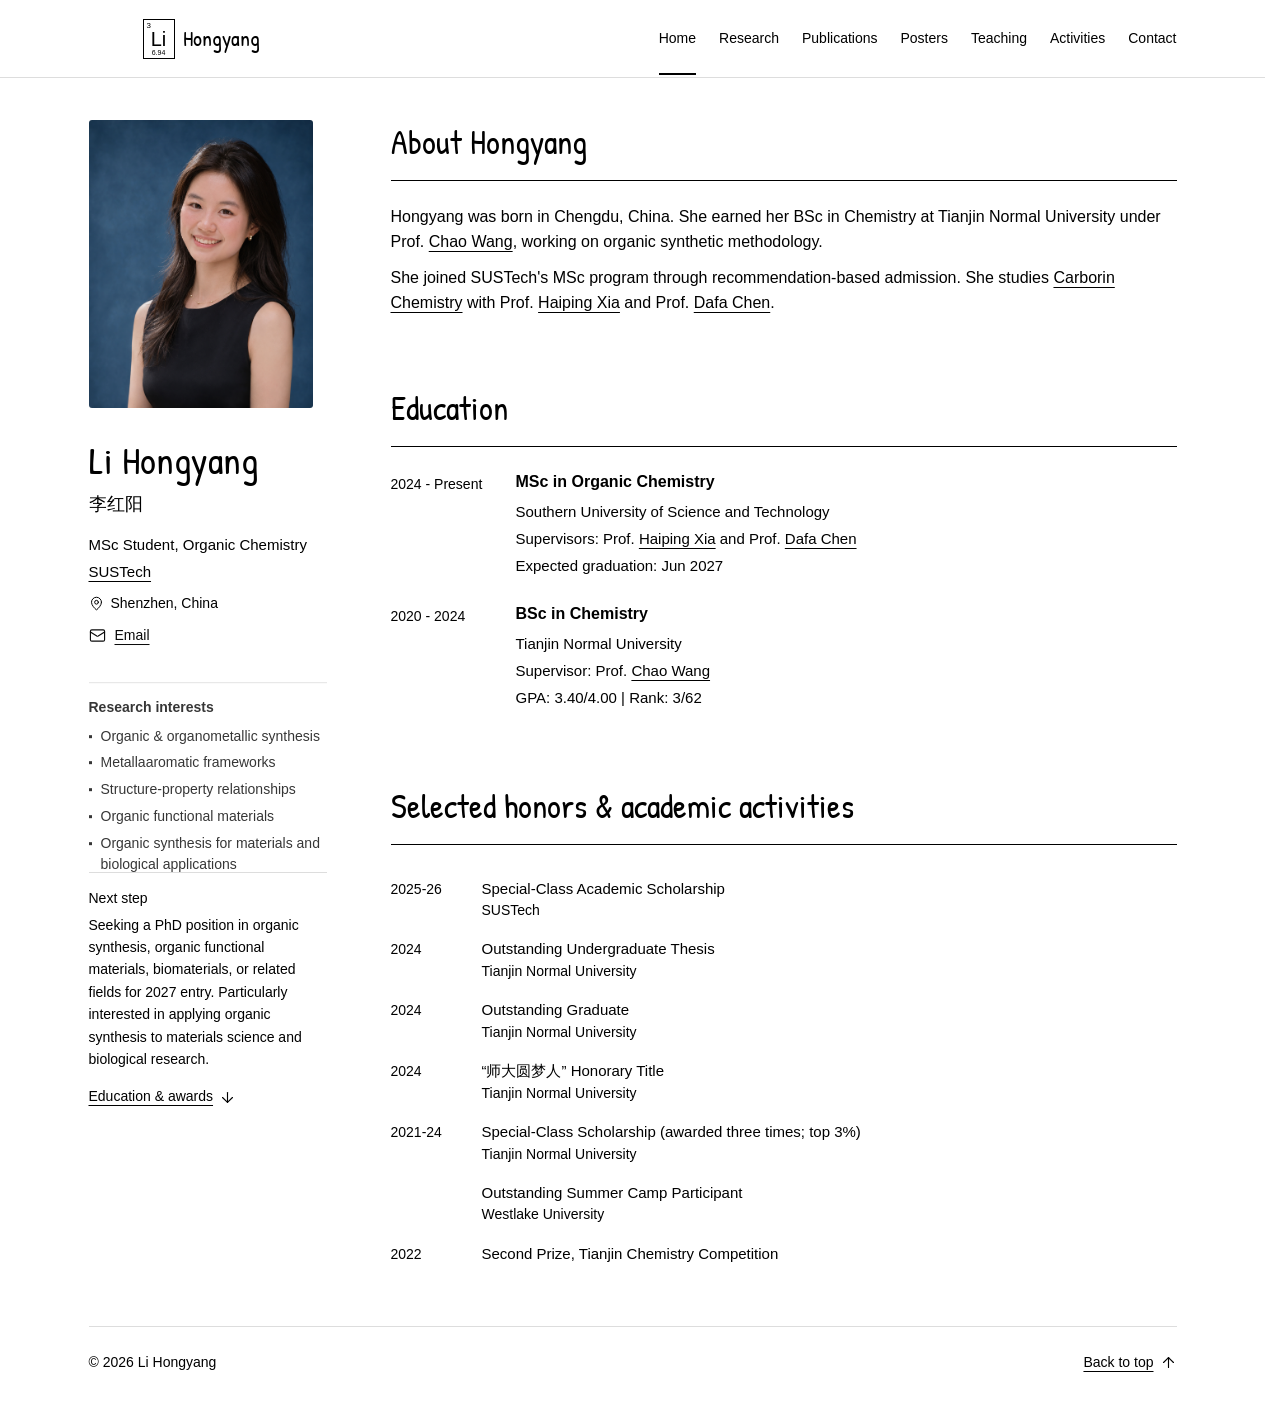
==== commit cc30e988: "Remove entrance exam parenthetical from biography" ====
--- a/index.html
+++ b/index.html
@@ -88,7 +88,7 @@
       <section id="about" class="section about-section" aria-labelledby="about-title">
         <div class="section-heading"><h2 id="about-title">About Hongyang</h2></div>
         <p>Hongyang was born in Chengdu, China. She earned her BSc in Chemistry at Tianjin Normal University under Prof. <a href="https://www.x-mol.com/groups/chaowang" target="_blank" rel="noopener noreferrer">Chao Wang</a>, working on organic synthetic methodology.</p>
-        <p>She joined SUSTech's MSc program through recommendation-based admission (entrance exam waived). She studies <a href="https://www.carbolong.com/home" target="_blank" rel="noopener noreferrer">Carborin Chemistry</a> with Prof. <a href="https://www.sustech.edu.cn/zh/faculties/xiahaiping.html" target="_blank" rel="noopener noreferrer">Haiping Xia</a> and Prof. <a href="https://www.sustech.edu.cn/zh/faculties/chendafa.html" target="_blank" rel="noopener noreferrer">Dafa Chen</a>.</p>
+        <p>She joined SUSTech's MSc program through recommendation-based admission. She studies <a href="https://www.carbolong.com/home" target="_blank" rel="noopener noreferrer">Carborin Chemistry</a> with Prof. <a href="https://www.sustech.edu.cn/zh/faculties/xiahaiping.html" target="_blank" rel="noopener noreferrer">Haiping Xia</a> and Prof. <a href="https://www.sustech.edu.cn/zh/faculties/chendafa.html" target="_blank" rel="noopener noreferrer">Dafa Chen</a>.</p>
         </section>
 
       <section id="education" class="section" aria-labelledby="education-title">
